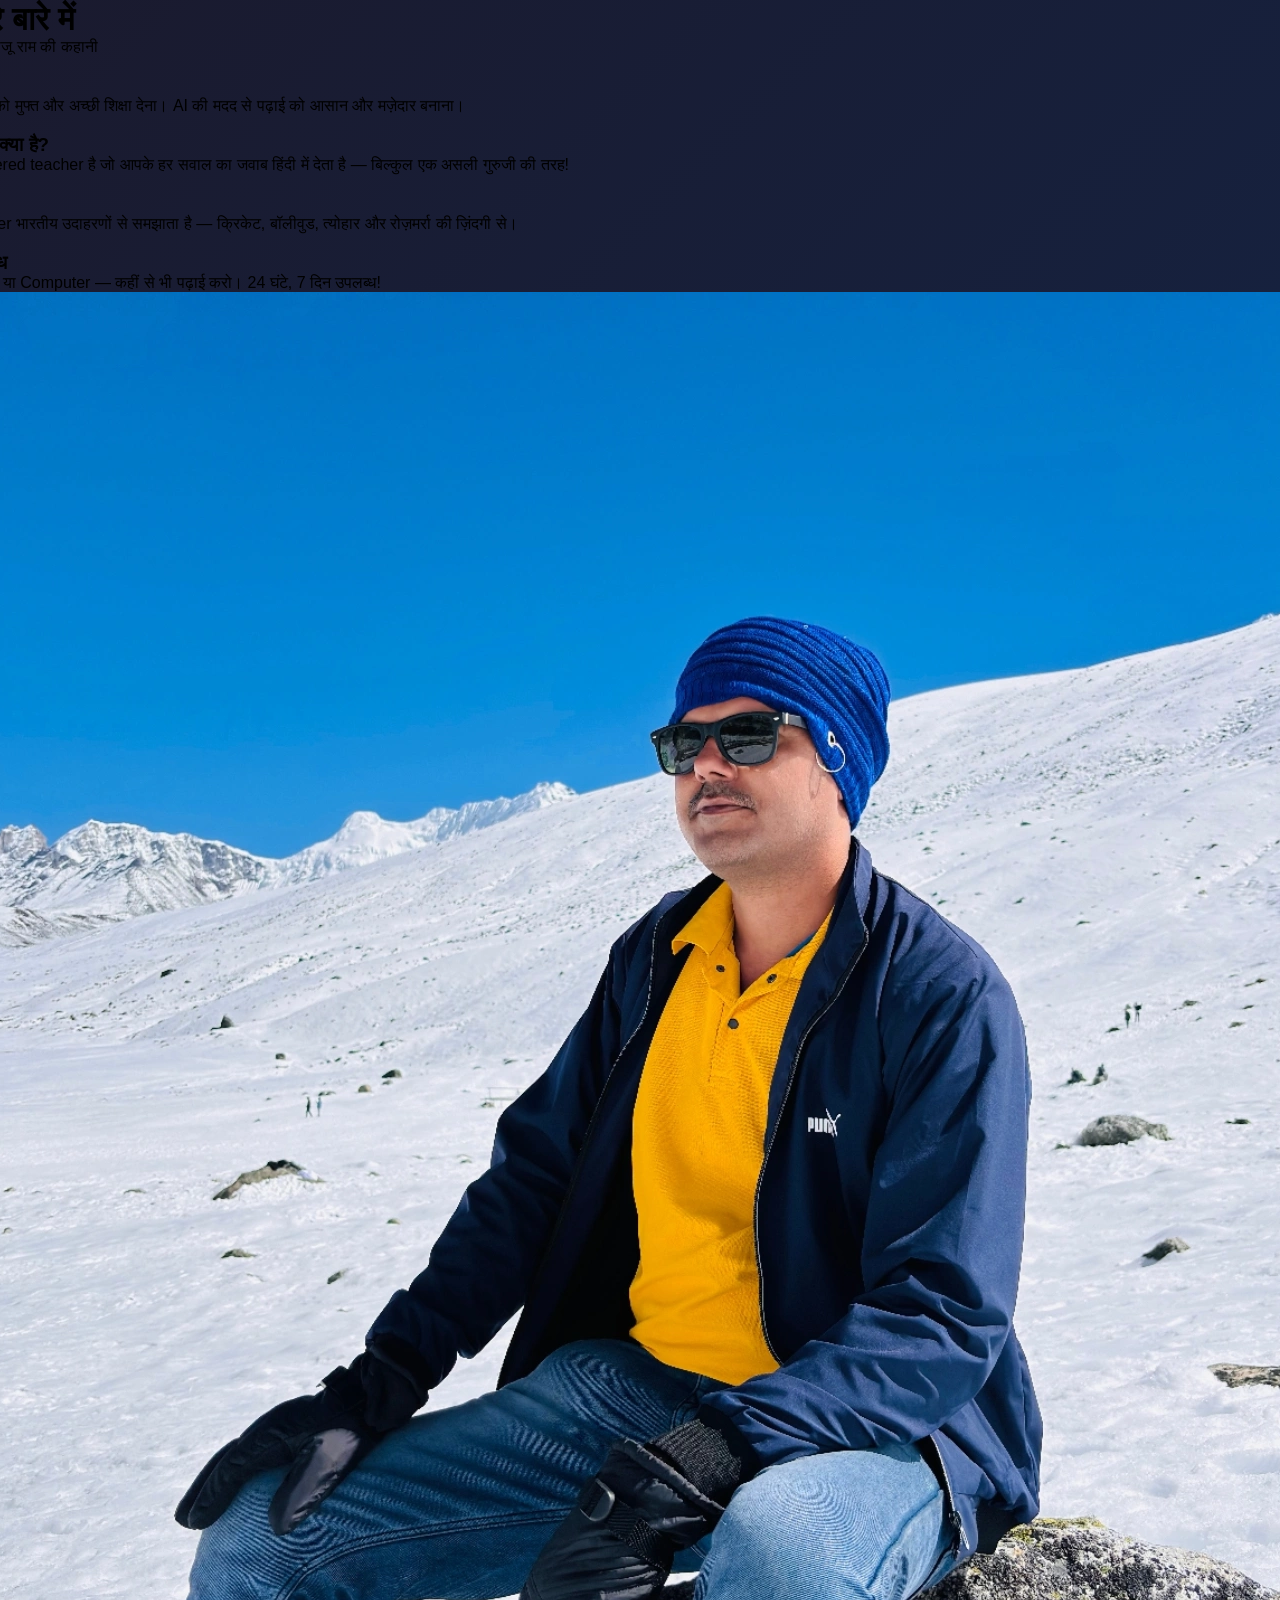
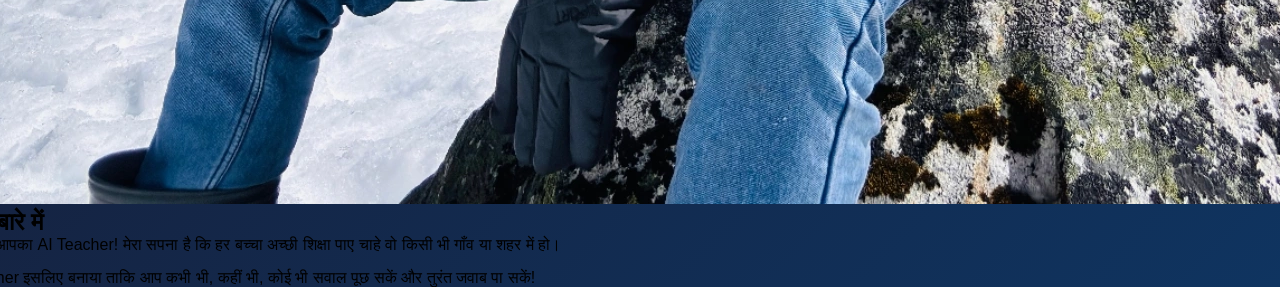
==== about.html @ a301e674 "Create about.html" ====
<!DOCTYPE html>
<html lang="hi">
<head>
  <meta charset="UTF-8">
  <meta name="viewport" content="width=device-width, initial-scale=1.0">
  <title>About Us - AI Teacher</title>
  <link rel="stylesheet" href="style.css">
  <link rel="stylesheet" href="pages.css">
</head>
<body>
  <nav>
    <div class="logo">🧑‍🏫 राजू राम</div>
    <ul>
      <li><a href="index.html">Home</a></li>
      <li><a href="courses.html">Courses</a></li>
      <li><a href="quiz.html">Quiz</a></li>
      <li><a href="leaderboard.html">Leaderboard</a></li>
      <li><a href="about.html">About</a></li>
      <li><a href="contact.html">Contact</a></li>
      <li><a href="login.html" class="login-btn">Login</a></li>
    </ul>
  </nav>

  <div class="page-container">
    <div class="page-header">
      <h1>🙏 हमारे बारे में</h1>
      <p>AI Teacher - राजू राम की कहानी</p>
    </div>

    <div class="cards-grid">
      <div class="card">
        <div class="card-icon">🎯</div>
        <h3>हमारा लक्ष्य</h3>
        <p>हर भारतीय बच्चे को मुफ्त और अच्छी शिक्षा देना। AI की मदद से पढ़ाई को आसान और मज़ेदार बनाना।</p>
      </div>

      <div class="card">
        <div class="card-icon">🤖</div>
        <h3>AI Teacher क्या है?</h3>
        <p>यह एक AI powered teacher है जो आपके हर सवाल का जवाब हिंदी में देता है — बिल्कुल एक असली गुरुजी की तरह!</p>
      </div>

      <div class="card">
        <div class="card-icon">🇮🇳</div>
        <h3>भारतीय अंदाज़</h3>
        <p>हमारा AI Teacher भारतीय उदाहरणों से समझाता है — क्रिकेट, बॉलीवुड, त्योहार और रोज़मर्रा की ज़िंदगी से।</p>
      </div>

      <div class="card">
        <div class="card-icon">📱</div>
        <h3>हर जगह उपलब्ध</h3>
        <p>Mobile, Tablet या Computer — कहीं से भी पढ़ाई करो। 24 घंटे, 7 दिन उपलब्ध!</p>
      </div>
    </div>

    <div class="about-teacher">
      <img src="photo.jpg" alt="Raju Ram" />
      <div>
        <h2>राजू राम के बारे में</h2>
        <p>मैं राजू राम हूं — आपका AI Teacher! मेरा सपना है कि हर बच्चा अच्छी शिक्षा पाए चाहे वो किसी भी गाँव या शहर में हो।</p>
        <p style="margin-top:15px">मैंने यह AI Teacher इसलिए बनाया ताकि आप कभी भी, कहीं भी, कोई भी सवाल पूछ सकें और तुरंत जवाब पा सकें!</p>
      </div>
    </div>
  </div>

  <footer class="page-footer">
    <p>© 2025 AI Teacher - राजू राम। सर्वाधिकार सुरक्षित।</p>
  </footer>
</body>
</html>
---- style.css ----
* {
  margin: 0;
  padding: 0;
  box-sizing: border-box;
}

body {
  font-family: 'Arial', sans-serif;
  background: linear-gradient(135deg, #1a1a2e, #16213e, #0f3460);
  min-height: 100vh;
  display: flex;
  justify-content: center;
  align-items: center;
}

.container {
  background: white;
  border-radius: 120px;
  padding: 40px;
  width: 90%;
  max-width: 650px;
  box-shadow: 0 20px 60px rgba(0,0,0,0.3);
  text-align: center;
}

.teacher-box .avatar img {
  width: 180px;
  height: 180px;
  border-radius: 50%;
  object-fit: cover;
  border: 4px solid #e94560;
  animation: bounce 2s infinite;
  box-shadow: 0 8px 25px rgba(233, 69, 96, 0.4);
}

.teacher-box h1 {
  font-size: 32px;
  color: #1a1a2e;
  margin: 10px 0 5px;
}

.subtitle {
  color: #888;
  font-size: 15px;
  margin-bottom: 25px;
}

.input-box {
  display: flex;
  gap: 10px;
  margin-bottom: 25px;
}

.input-box input {
  flex: 1;
  padding: 14px 18px;
  border: 2px solid #ddd;
  border-radius: 30px;
  font-size: 15px;
  outline: none;
  transition: border 0.3s;
}

.input-box input:focus {
  border-color: #e94560;
}

.input-box button {
  background: #e94560;
  color: white;
  border: none;
  padding: 14px 24px;
  border-radius: 30px;
  font-size: 15px;
  cursor: pointer;
  transition: background 0.3s;
}

.input-box button:hover {
  background: #c73652;
}

.answer-box {
  background: #f4f4f4;
  border-radius: 15px;
  padding: 20px;
  min-height: 120px;
  text-align: left;
  margin-bottom: 20px;
  border-left: 5px solid #e94560;
}

#answerText {
  font-size: 16px;
  color: #333;
  line-height: 1.7;
}

.controls {
  display: flex;
  gap: 15px;
  justify-content: center;
}

.controls button {
  padding: 12px 25px;
  border: none;
  border-radius: 30px;
  font-size: 15px;
  cursor: pointer;
  transition: all 0.3s;
}

#speakBtn {
  background: #1a1a2e;
  color: white;
}

#speakBtn:hover:not(:disabled) {
  background: #0f3460;
}

#stopBtn {
  background: #e94560;
  color: white;
}

#stopBtn:hover:not(:disabled) {
  background: #c73652;
}

button:disabled {
  opacity: 0.4;
  cursor: not-allowed;
}

@keyframes bounce {
  0%, 100% { transform: translateY(0); }
  50% { transform: translateY(-10px); }
}
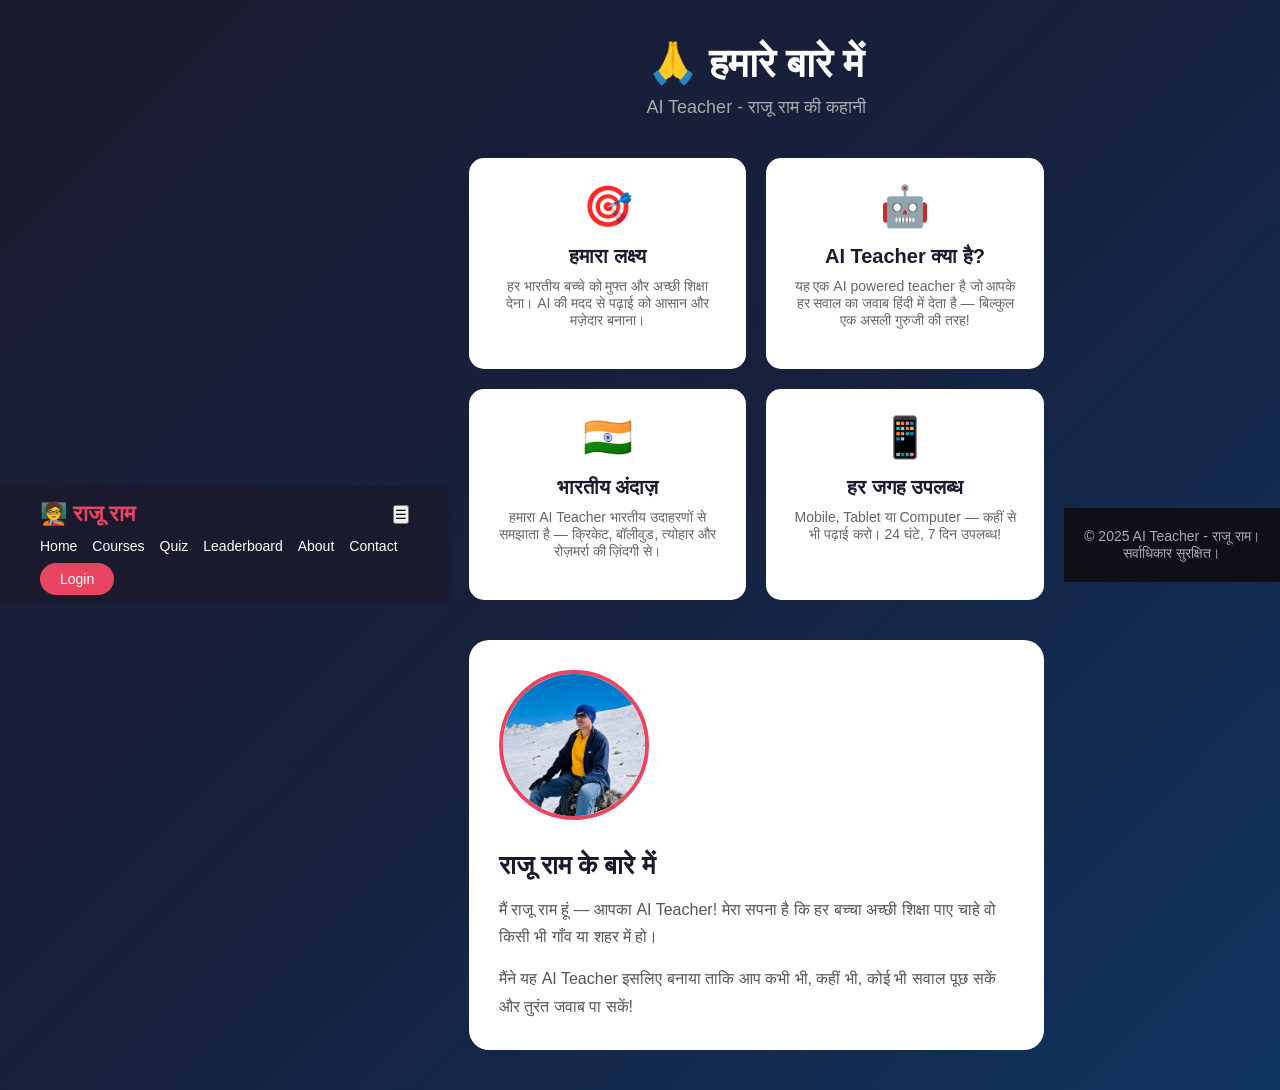
==== commit 94dcd572: "Update about.html" ====
--- a/about.html
+++ b/about.html
@@ -10,6 +10,7 @@
 <body>
   <nav>
     <div class="logo">🧑‍🏫 राजू राम</div>
+    <button class="nav-toggle" onclick="toggleMenu()">☰</button>
     <ul>
       <li><a href="index.html">Home</a></li>
       <li><a href="courses.html">Courses</a></li>
--- a/style.css
+++ b/style.css
@@ -138,3 +138,105 @@
   0%, 100% { transform: translateY(0); }
   50% { transform: translateY(-10px); }
 }
+/* Search Section */
+.search-section {
+  margin-top: 25px;
+  border-top: 2px solid #f0f0f0;
+  padding-top: 20px;
+}
+
+.search-section h3 {
+  color: #1a1a2e;
+  font-size: 18px;
+  margin-bottom: 12px;
+}
+
+.search-input-box {
+  display: flex;
+  gap: 10px;
+  margin-bottom: 15px;
+}
+
+.search-input-box input {
+  flex: 1;
+  padding: 12px 18px;
+  border: 2px solid #ddd;
+  border-radius: 30px;
+  font-size: 15px;
+  outline: none;
+  transition: border 0.3s;
+}
+
+.search-input-box input:focus {
+  border-color: #4285f4;
+}
+
+.search-input-box button {
+  background: #4285f4;
+  color: white;
+  border: none;
+  padding: 12px 22px;
+  border-radius: 30px;
+  font-size: 15px;
+  cursor: pointer;
+  transition: background 0.3s;
+  white-space: nowrap;
+}
+
+.search-input-box button:hover {
+  background: #2b6fd4;
+}
+
+/* Search Results */
+.search-results-box {
+  background: #f9f9f9;
+  border-radius: 15px;
+  padding: 15px;
+  max-height: 400px;
+  overflow-y: auto;
+}
+
+.search-result-item {
+  background: white;
+  border-radius: 10px;
+  padding: 15px;
+  margin-bottom: 12px;
+  border-left: 4px solid #4285f4;
+  cursor: pointer;
+  transition: all 0.3s;
+}
+
+.search-result-item:hover {
+  transform: translateX(3px);
+  box-shadow: 0 3px 15px rgba(0,0,0,0.1);
+}
+
+.search-result-item h4 {
+  color: #1a0dab;
+  font-size: 15px;
+  margin-bottom: 5px;
+}
+
+.search-result-item p {
+  color: #555;
+  font-size: 13px;
+  line-height: 1.5;
+}
+
+.search-result-item a {
+  color: #006621;
+  font-size: 12px;
+  text-decoration: none;
+}
+
+.search-loading {
+  text-align: center;
+  padding: 20px;
+  color: #888;
+}
+
+.search-no-results {
+  text-align: center;
+  padding: 20px;
+  color: #888;
+}
--- a/pages.css
+++ b/pages.css
@@ -0,0 +1,883 @@
+/* Navigation */
+nav {
+  display: flex;
+  justify-content: space-between;
+  align-items: center;
+  background: #1a1a2e;
+  padding: 15px 40px;
+  position: sticky;
+  top: 0;
+  z-index: 100;
+  flex-wrap: wrap;
+  gap: 10px;
+}
+
+.logo {
+  color: #e94560;
+  font-size: 22px;
+  font-weight: bold;
+}
+
+nav ul {
+  list-style: none;
+  display: flex;
+  gap: 15px;
+  flex-wrap: wrap;
+}
+
+/* Mobile Menu */
+@media (max-width: 768px) {
+  nav {
+    flex-wrap: wrap;
+    padding: 10px 15px;
+  }
+
+  .nav-toggle {
+    display: block !important;
+    background: #e94560;
+    color: white;
+    border: none;
+    padding: 8px 15px;
+    border-radius: 10px;
+    cursor: pointer;
+    font-size: 20px;
+  }
+
+  nav ul {
+    display: none;
+    flex-direction: column;
+    width: 100%;
+    background: #1a1a2e;
+    border-radius: 10px;
+    padding: 10px;
+    margin-top: 10px;
+    gap: 5px;
+  }
+
+  nav ul.active {
+    display: flex !important;
+  }
+
+  nav ul li a {
+    display: block;
+    padding: 10px 15px;
+    border-radius: 8px;
+    font-size: 16px;
+  }
+
+  nav ul li a:hover {
+    background: rgba(233, 69, 96, 0.2);
+  }
+}
+
+nav ul a {
+  color: white;
+  text-decoration: none;
+  font-size: 14px;
+  transition: color 0.3s;
+  cursor: pointer;
+}
+
+nav ul a:hover { color: #e94560; }
+
+.login-btn {
+  background: #e94560 !important;
+  padding: 8px 20px !important;
+  border-radius: 20px !important;
+  color: white !important;
+}
+
+/* Page Container */
+.page-container {
+  max-width: 1000px;
+  margin: 0 auto;
+  padding: 40px 20px;
+  min-height: 80vh;
+}
+
+/* Page Header */
+.page-header {
+  text-align: center;
+  margin-bottom: 40px;
+  color: white;
+}
+
+.page-header h1 {
+  font-size: 40px;
+  margin-bottom: 10px;
+}
+
+.page-header p {
+  font-size: 18px;
+  color: #aaa;
+}
+
+/* Cards Grid */
+.cards-grid {
+  display: grid;
+  grid-template-columns: repeat(auto-fit, minmax(250px, 1fr));
+  gap: 20px;
+  margin-bottom: 40px;
+}
+
+.card, .course-card {
+  background: white;
+  border-radius: 15px;
+  padding: 25px;
+  text-align: center;
+  cursor: pointer;
+  transition: transform 0.3s, box-shadow 0.3s;
+}
+
+.card:hover, .course-card:hover {
+  transform: translateY(-5px);
+  box-shadow: 0 15px 40px rgba(0,0,0,0.3);
+}
+
+.card-icon {
+  font-size: 40px;
+  margin-bottom: 15px;
+}
+
+.card h3, .course-card h3 {
+  font-size: 20px;
+  color: #1a1a2e;
+  margin-bottom: 10px;
+}
+
+.card p, .course-card p {
+  color: #666;
+  font-size: 14px;
+  margin-bottom: 15px;
+}
+
+.level {
+  font-size: 13px;
+  font-weight: bold;
+}
+
+/* About Teacher */
+.about-teacher {
+  background: white;
+  border-radius: 20px;
+  padding: 30px;
+  display: flex;
+  gap: 30px;
+  align-items: center;
+  flex-wrap: wrap;
+}
+
+.about-teacher img {
+  width: 150px;
+  height: 150px;
+  border-radius: 50%;
+  object-fit: cover;
+  border: 4px solid #e94560;
+}
+
+.about-teacher h2 {
+  font-size: 26px;
+  color: #1a1a2e;
+  margin-bottom: 15px;
+}
+
+.about-teacher p { color: #555; line-height: 1.7; }
+
+/* Contact */
+.contact-grid {
+  display: grid;
+  grid-template-columns: 1fr 1fr;
+  gap: 30px;
+  flex-wrap: wrap;
+}
+
+@media (max-width: 768px) {
+  .contact-grid { grid-template-columns: 1fr; }
+}
+
+.contact-info {
+  display: flex;
+  flex-direction: column;
+  gap: 20px;
+}
+
+.contact-item {
+  background: white;
+  border-radius: 15px;
+  padding: 20px;
+  display: flex;
+  align-items: center;
+  gap: 15px;
+}
+
+.contact-item span { font-size: 30px; }
+.contact-item h3 { color: #1a1a2e; margin-bottom: 5px; }
+.contact-item p { color: #666; }
+
+.contact-form {
+  background: white;
+  border-radius: 15px;
+  padding: 30px;
+  display: flex;
+  flex-direction: column;
+  gap: 15px;
+}
+
+.contact-form h2 { color: #1a1a2e; margin-bottom: 10px; }
+
+.contact-form input,
+.contact-form textarea {
+  padding: 12px 18px;
+  border: 2px solid #ddd;
+  border-radius: 10px;
+  font-size: 15px;
+  outline: none;
+  transition: border 0.3s;
+  font-family: Arial, sans-serif;
+}
+
+.contact-form input:focus,
+.contact-form textarea:focus { border-color: #e94560; }
+
+.contact-form button {
+  background: #e94560;
+  color: white;
+  border: none;
+  padding: 14px;
+  border-radius: 10px;
+  font-size: 16px;
+  cursor: pointer;
+  transition: background 0.3s;
+}
+
+.contact-form button:hover { background: #c73652; }
+
+/* Quiz */
+.quiz-box {
+  background: white;
+  border-radius: 20px;
+  padding: 40px;
+  max-width: 700px;
+  margin: 0 auto;
+}
+
+.quiz-topics {
+  display: grid;
+  grid-template-columns: 1fr 1fr;
+  gap: 15px;
+  margin-top: 20px;
+}
+
+.quiz-topics button {
+  background: #1a1a2e;
+  color: white;
+  border: none;
+  padding: 20px;
+  border-radius: 15px;
+  font-size: 16px;
+  cursor: pointer;
+  transition: background 0.3s;
+}
+
+.quiz-topics button:hover { background: #e94560; }
+
+.quiz-progress {
+  display: flex;
+  justify-content: space-between;
+  margin-bottom: 20px;
+  font-weight: bold;
+  color: #1a1a2e;
+}
+
+.question-box {
+  background: #f4f4f4;
+  border-radius: 15px;
+  padding: 25px;
+  margin-bottom: 20px;
+  border-left: 5px solid #e94560;
+}
+
+.question-box h2 { color: #1a1a2e; font-size: 20px; }
+
+.options-grid {
+  display: grid;
+  grid-template-columns: 1fr 1fr;
+  gap: 10px;
+  margin-bottom: 15px;
+}
+
+.options-grid button {
+  background: #1a1a2e;
+  color: white;
+  border: none;
+  padding: 15px;
+  border-radius: 10px;
+  font-size: 15px;
+  cursor: pointer;
+  transition: background 0.3s;
+}
+
+.options-grid button:hover:not(:disabled) { background: #0f3460; }
+
+.result-box { text-align: center; }
+.result-box h2 { font-size: 30px; color: #1a1a2e; margin-bottom: 20px; }
+
+.final-score {
+  font-size: 60px;
+  font-weight: bold;
+  color: #e94560;
+  margin-bottom: 15px;
+}
+
+.result-box p { color: #555; font-size: 18px; margin-bottom: 20px; }
+
+.result-box button {
+  background: #e94560;
+  color: white;
+  border: none;
+  padding: 15px 30px;
+  border-radius: 30px;
+  font-size: 16px;
+  cursor: pointer;
+}
+
+/* Login */
+.auth-box {
+  background: white;
+  border-radius: 20px;
+  padding: 40px;
+  max-width: 400px;
+  margin: 0 auto;
+  display: flex;
+  flex-direction: column;
+  gap: 15px;
+}
+
+.auth-header {
+  text-align: center;
+  margin-bottom: 20px;
+}
+
+.auth-header img {
+  width: 80px;
+  height: 80px;
+  border-radius: 50%;
+  object-fit: cover;
+  border: 3px solid #e94560;
+  margin-bottom: 15px;
+}
+
+.auth-header h2 { color: #1a1a2e; margin-bottom: 5px; }
+.auth-header p { color: #888; }
+
+.auth-box input {
+  padding: 14px 18px;
+  border: 2px solid #ddd;
+  border-radius: 30px;
+  font-size: 15px;
+  outline: none;
+  transition: border 0.3s;
+  width: 100%;
+  box-sizing: border-box;
+}
+
+.auth-box input:focus { border-color: #e94560; }
+
+.auth-box button {
+  background: #e94560;
+  color: white;
+  border: none;
+  padding: 14px;
+  border-radius: 30px;
+  font-size: 16px;
+  cursor: pointer;
+  width: 100%;
+  transition: background 0.3s;
+}
+
+.auth-box button:hover { background: #c73652; }
+
+.switch-auth {
+  text-align: center;
+  color: #888;
+  font-size: 14px;
+}
+
+.switch-auth a {
+  color: #e94560;
+  cursor: pointer;
+  font-weight: bold;
+}
+
+/* Leaderboard */
+.leaderboard-box {
+  max-width: 700px;
+  margin: 0 auto;
+}
+
+.top-three {
+  display: flex;
+  justify-content: center;
+  align-items: flex-end;
+  gap: 20px;
+  margin-bottom: 30px;
+}
+
+.top-card {
+  background: white;
+  border-radius: 15px;
+  padding: 20px;
+  text-align: center;
+  flex: 1;
+}
+
+.top-card.first {
+  transform: scale(1.1);
+  border: 3px solid gold;
+}
+
+.top-card.second { border: 3px solid silver; }
+.top-card.third { border: 3px solid #cd7f32; }
+
+.rank { font-size: 30px; margin-bottom: 10px; }
+.avatar-lb { font-size: 40px; margin-bottom: 10px; }
+.top-card h3 { color: #1a1a2e; font-size: 16px; margin-bottom: 5px; }
+.top-card p { color: #e94560; font-weight: bold; }
+
+.leaderboard-table {
+  width: 100%;
+  border-collapse: collapse;
+  background: white;
+  border-radius: 15px;
+  overflow: hidden;
+}
+
+.leaderboard-table th {
+  background: #1a1a2e;
+  color: white;
+  padding: 15px;
+  text-align: left;
+}
+
+.leaderboard-table td {
+  padding: 15px;
+  border-bottom: 1px solid #eee;
+  color: #333;
+}
+
+.leaderboard-table tr:hover { background: #f9f9f9; }
+
+/* Footer */
+.page-footer {
+  text-align: center;
+  padding: 20px;
+  background: #0f0f1a;
+  color: #aaa;
+  font-size: 14px;
+  }
+/* ===== MOBILE RESPONSIVE ===== */
+@media (max-width: 768px) {
+
+  /* Navigation */
+  nav {
+    padding: 10px 15px;
+    flex-direction: column;
+    align-items: flex-start;
+  }
+
+  nav ul {
+    flex-direction: column;
+    gap: 8px;
+    width: 100%;
+    display: none;
+  }
+
+  nav ul.active {
+    display: flex;
+  }
+
+  .nav-toggle {
+    display: block;
+    background: #e94560;
+    color: white;
+    border: none;
+    padding: 8px 15px;
+    border-radius: 10px;
+    cursor: pointer;
+    font-size: 18px;
+    align-self: flex-end;
+    margin-top: -35px;
+  }
+
+  /* Container */
+  .container {
+    border-radius: 20px;
+    padding: 20px;
+    margin: 10px;
+    width: auto;
+  }
+
+  /* Teacher Box */
+  .teacher-box .avatar img {
+    width: 120px;
+    height: 120px;
+  }
+
+  .teacher-box h1 {
+    font-size: 22px;
+  }
+
+  .subtitle {
+    font-size: 13px;
+  }
+
+  /* Input Box */
+  .input-box {
+    flex-direction: column;
+    gap: 10px;
+  }
+
+  .input-box input {
+    width: 100%;
+    box-sizing: border-box;
+  }
+
+  .input-box button {
+    width: 100%;
+  }
+
+  /* Controls */
+  .controls {
+    flex-direction: column;
+    gap: 10px;
+  }
+
+  .controls button {
+    width: 100%;
+  }
+
+  /* Cards Grid */
+  .cards-grid {
+    grid-template-columns: 1fr;
+  }
+
+  /* Quiz */
+  .quiz-topics {
+    grid-template-columns: 1fr;
+  }
+
+  .options-grid {
+    grid-template-columns: 1fr;
+  }
+
+  .quiz-box {
+    padding: 20px;
+  }
+
+  /* Leaderboard */
+  .top-three {
+    flex-direction: column;
+    align-items: center;
+  }
+
+  .top-card.first {
+    transform: scale(1);
+    order: -1;
+  }
+
+  .leaderboard-table th,
+  .leaderboard-table td {
+    padding: 10px 8px;
+    font-size: 13px;
+  }
+
+  /* About */
+  .about-teacher {
+    flex-direction: column;
+    text-align: center;
+  }
+
+  /* Contact */
+  .contact-grid {
+    grid-template-columns: 1fr;
+  }
+
+  /* Auth Box */
+  .auth-box {
+    padding: 25px 15px;
+    margin: 10px;
+  }
+
+  /* Page Header */
+  .page-header h1 {
+    font-size: 28px;
+  }
+
+  /* Footer */
+  .page-footer {
+    font-size: 12px;
+    padding: 15px;
+  }
+}
+/* ===== Courses New Design ===== */
+.course-header {
+  display: flex;
+  align-items: center;
+  gap: 15px;
+  margin-bottom: 25px;
+  flex-wrap: wrap;
+}
+
+.course-header button {
+  background: #e94560;
+  color: white;
+  border: none;
+  padding: 10px 20px;
+  border-radius: 20px;
+  cursor: pointer;
+  font-size: 15px;
+  white-space: nowrap;
+}
+
+.course-header h1 {
+  color: white;
+  font-size: 28px;
+}
+
+/* Topic Actions */
+.topic-actions {
+  display: flex;
+  gap: 10px;
+  margin-bottom: 25px;
+}
+
+.topic-actions input {
+  flex: 1;
+  padding: 12px 18px;
+  border: 2px solid #e94560;
+  border-radius: 30px;
+  font-size: 15px;
+  outline: none;
+  background: rgba(255,255,255,0.1);
+  color: white;
+}
+
+.topic-actions input::placeholder { color: #aaa; }
+
+.topic-actions button {
+  background: #e94560;
+  color: white;
+  border: none;
+  padding: 12px 24px;
+  border-radius: 30px;
+  font-size: 15px;
+  cursor: pointer;
+  white-space: nowrap;
+}
+
+/* Topics Grid */
+.topics-grid {
+  display: flex;
+  flex-direction: column;
+  gap: 12px;
+}
+
+.topic-card {
+  background: white;
+  border-radius: 12px;
+  padding: 18px 20px;
+  display: flex;
+  align-items: center;
+  gap: 15px;
+  cursor: pointer;
+  transition: all 0.3s;
+  border-left: 5px solid #e94560;
+}
+
+.topic-card:hover {
+  transform: translateX(5px);
+  box-shadow: 0 5px 20px rgba(0,0,0,0.3);
+}
+
+.topic-num {
+  background: #e94560;
+  color: white;
+  width: 30px;
+  height: 30px;
+  border-radius: 50%;
+  display: flex;
+  align-items: center;
+  justify-content: center;
+  font-size: 14px;
+  font-weight: bold;
+  flex-shrink: 0;
+}
+
+.topic-name {
+  flex: 1;
+  color: #1a1a2e;
+  font-size: 16px;
+  font-weight: 500;
+}
+
+.delete-btn {
+  background: none;
+  border: none;
+  font-size: 18px;
+  cursor: pointer;
+  opacity: 0.5;
+  transition: opacity 0.3s;
+  padding: 5px;
+}
+
+.delete-btn:hover { opacity: 1; }
+
+/* Topic Content */
+.topic-content-box {
+  background: white;
+  border-radius: 20px;
+  padding: 30px;
+  margin-bottom: 20px;
+  min-height: 200px;
+}
+
+.topic-text {
+  color: #333;
+  font-size: 16px;
+  line-height: 1.8;
+}
+
+/* Loading */
+.loading-box {
+  display: flex;
+  flex-direction: column;
+  align-items: center;
+  justify-content: center;
+  padding: 40px;
+  color: #888;
+  gap: 15px;
+}
+
+.spinner {
+  width: 40px;
+  height: 40px;
+  border: 4px solid #f0f0f0;
+  border-top: 4px solid #e94560;
+  border-radius: 50%;
+  animation: spin 1s linear infinite;
+}
+
+@keyframes spin {
+  to { transform: rotate(360deg); }
+}
+
+/* Audio Controls */
+.topic-audio-controls {
+  display: flex;
+  gap: 10px;
+  margin-bottom: 15px;
+  flex-wrap: wrap;
+}
+
+.topic-audio-controls button {
+  background: #1a1a2e;
+  color: white;
+  border: none;
+  padding: 12px 20px;
+  border-radius: 25px;
+  font-size: 14px;
+  cursor: pointer;
+  transition: background 0.3s;
+}
+
+.topic-audio-controls button:hover { background: #e94560; }
+
+/* Extra Question */
+.extra-question-box {
+  display: flex;
+  gap: 10px;
+  margin-bottom: 20px;
+}
+
+.extra-question-box input {
+  flex: 1;
+  padding: 12px 18px;
+  border: 2px solid #e94560;
+  border-radius: 30px;
+  font-size: 15px;
+  outline: none;
+}
+
+.extra-question-box button {
+  background: #e94560;
+  color: white;
+  border: none;
+  padding: 12px 24px;
+  border-radius: 30px;
+  font-size: 15px;
+  cursor: pointer;
+}
+
+.extra-answer {
+  background: white;
+  border-radius: 15px;
+  padding: 20px;
+  margin-bottom: 15px;
+  border-left: 5px solid #e94560;
+}
+
+.extra-answer strong {
+  display: block;
+  color: #e94560;
+  margin-bottom: 10px;
+  font-size: 15px;
+}
+
+.extra-answer p {
+  color: #333;
+  font-size: 15px;
+  line-height: 1.7;
+}
+
+/* Mobile */
+@media (max-width: 768px) {
+  .course-header h1 { font-size: 20px; }
+  .topic-audio-controls { justify-content: center; }
+  .extra-question-box { flex-direction: column; }
+}
+/* Empty State */
+.empty-state {
+  text-align: center;
+  padding: 40px 20px;
+  color: white;
+  display: flex;
+  flex-direction: column;
+  align-items: center;
+  gap: 15px;
+}
+
+.empty-state h3 {
+  font-size: 22px;
+  color: white;
+}
+
+.empty-state p {
+  color: #aaa;
+  font-size: 15px;
+}
+
+.empty-state button {
+  background: #e94560;
+  color: white;
+  border: none;
+  padding: 12px 25px;
+  border-radius: 30px;
+  font-size: 15px;
+  cursor: pointer;
+  transition: background 0.3s;
+  margin-top: 10px;
+}
+
+.empty-state button:hover {
+  background: #c73652;
+}
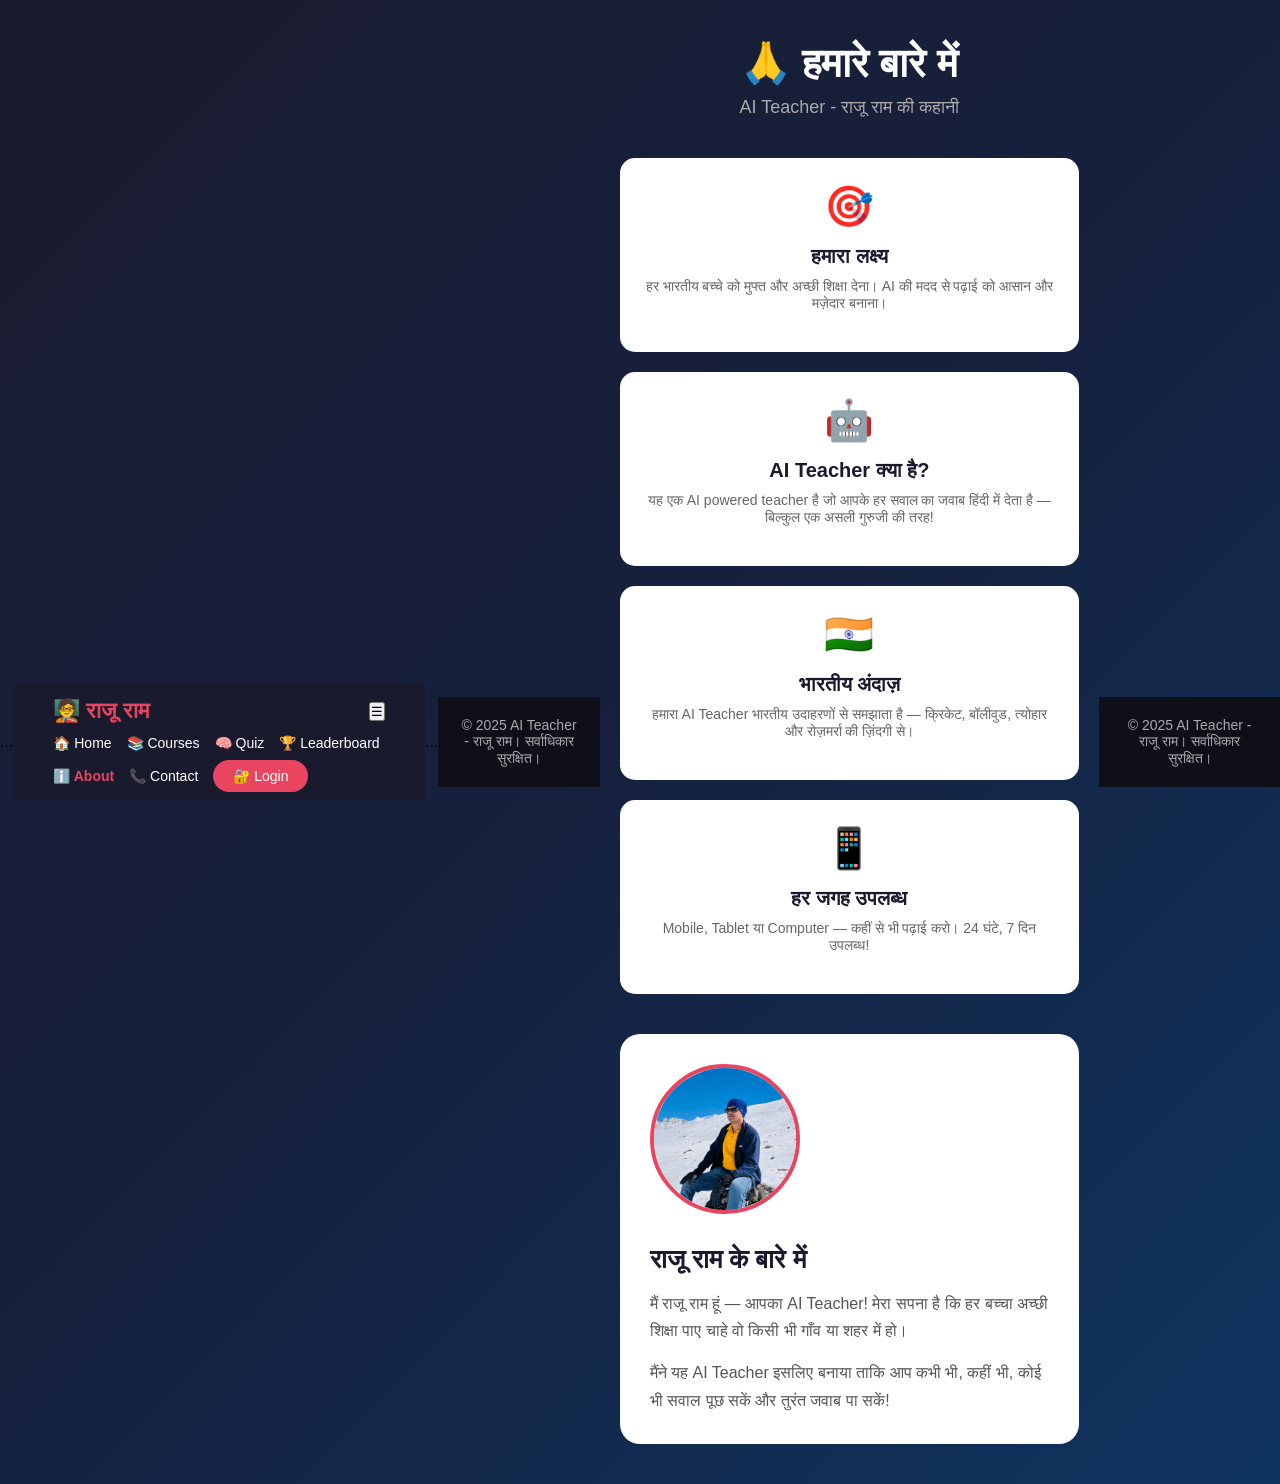
==== commit cb167b72: "Update about.html" ====
--- a/about.html
+++ b/about.html
@@ -8,19 +8,27 @@
   <link rel="stylesheet" href="pages.css">
 </head>
 <body>
-  <nav>
-    <div class="logo">🧑‍🏫 राजू राम</div>
-    <button class="nav-toggle" onclick="toggleMenu()">☰</button>
-    <ul>
-      <li><a href="index.html">Home</a></li>
-      <li><a href="courses.html">Courses</a></li>
-      <li><a href="quiz.html">Quiz</a></li>
-      <li><a href="leaderboard.html">Leaderboard</a></li>
-      <li><a href="about.html">About</a></li>
-      <li><a href="contact.html">Contact</a></li>
-      <li><a href="login.html" class="login-btn">Login</a></li>
-    </ul>
-  </nav>
+<head>
+  ...
+  <link rel="stylesheet" href="style.css">
+  <link rel="stylesheet" href="pages.css">
+</head>
+<body>
+
+  <!-- Nav यहाँ automatically आएगा -->
+  <div id="nav-placeholder"></div>
+
+  <!-- आपका content -->
+  ...
+
+  <!-- Footer यहाँ automatically आएगा -->
+  <div id="footer-placeholder"></div>
+
+  <!-- Common JS -->
+  <script src="common.js"></script>
+  <!-- Page का अपना JS -->
+  <script src="script.js"></script>
+</body>
 
   <div class="page-container">
     <div class="page-header">
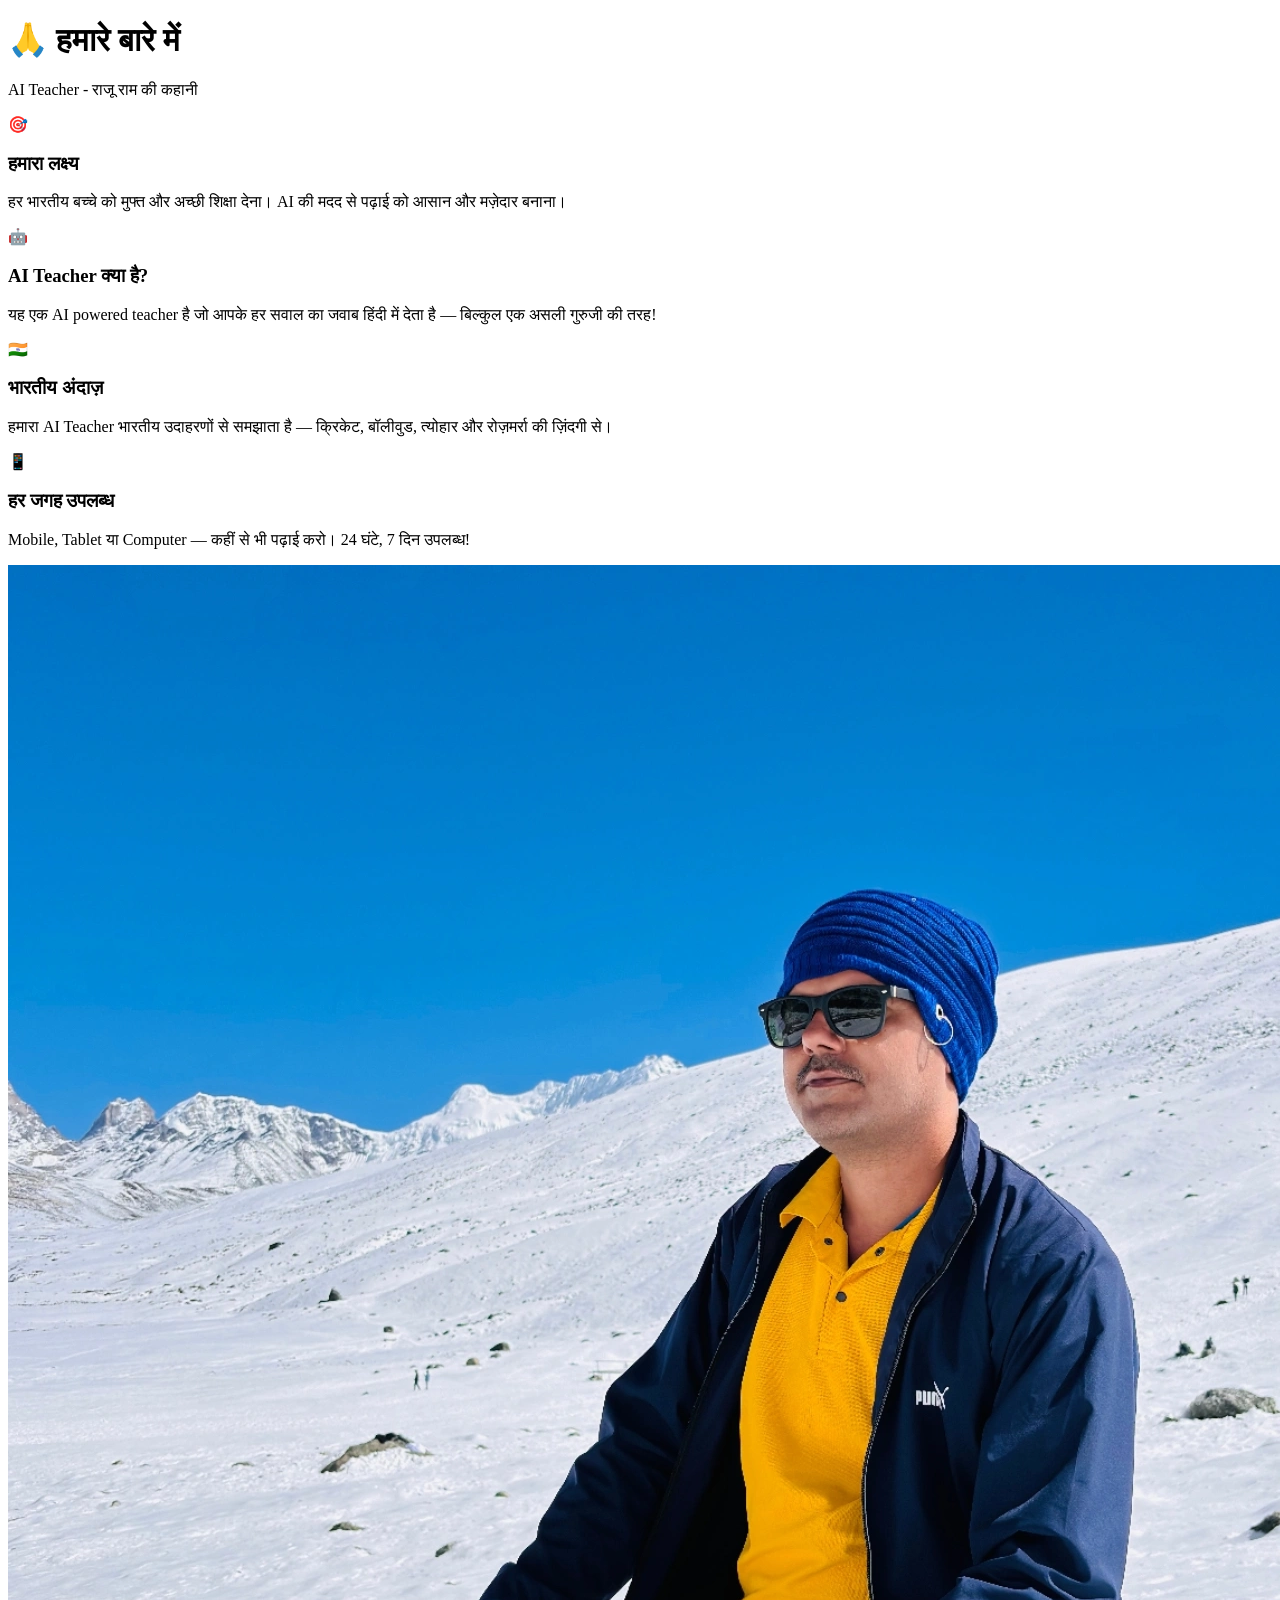
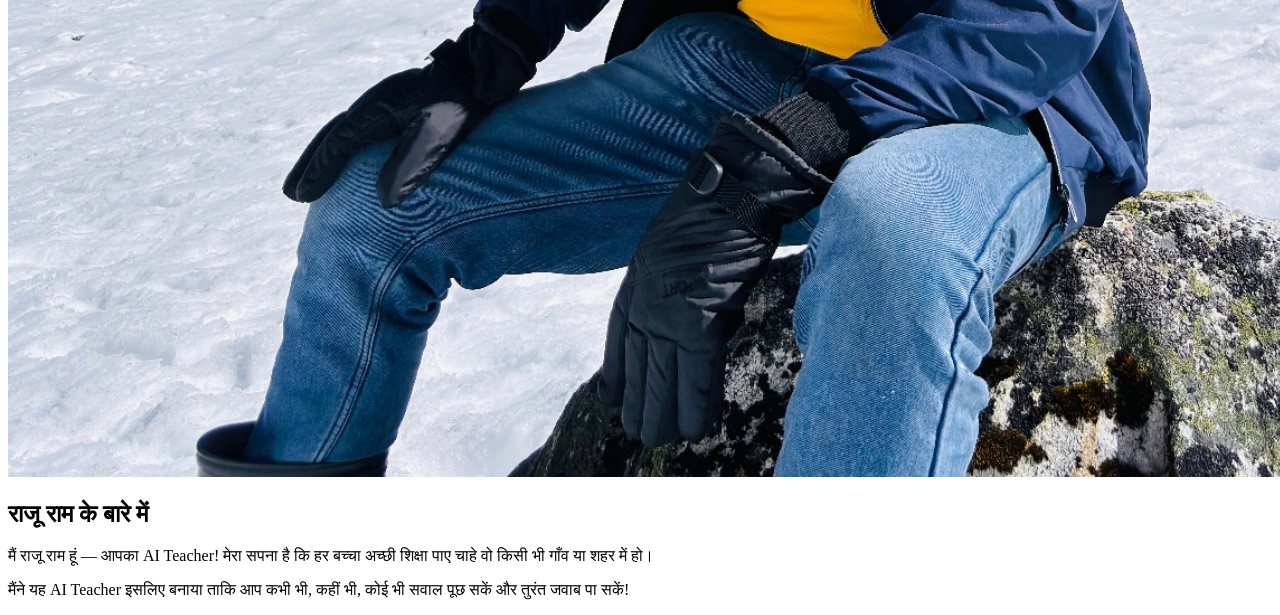
==== commit 79e847a3: "Add files via upload" ====
--- a/about.html
+++ b/about.html
@@ -8,27 +8,8 @@
   <link rel="stylesheet" href="pages.css">
 </head>
 <body>
-<head>
-  ...
-  <link rel="stylesheet" href="style.css">
-  <link rel="stylesheet" href="pages.css">
-</head>
-<body>
 
-  <!-- Nav यहाँ automatically आएगा -->
   <div id="nav-placeholder"></div>
-
-  <!-- आपका content -->
-  ...
-
-  <!-- Footer यहाँ automatically आएगा -->
-  <div id="footer-placeholder"></div>
-
-  <!-- Common JS -->
-  <script src="common.js"></script>
-  <!-- Page का अपना JS -->
-  <script src="script.js"></script>
-</body>
 
   <div class="page-container">
     <div class="page-header">
@@ -67,13 +48,13 @@
       <div>
         <h2>राजू राम के बारे में</h2>
         <p>मैं राजू राम हूं — आपका AI Teacher! मेरा सपना है कि हर बच्चा अच्छी शिक्षा पाए चाहे वो किसी भी गाँव या शहर में हो।</p>
-        <p style="margin-top:15px">मैंने यह AI Teacher इसलिए बनाया ताकि आप कभी भी, कहीं भी, कोई भी सवाल पूछ सकें और तुरंत जवाब पा सकें!</p>
+        <p style="margin-top:14px">मैंने यह AI Teacher इसलिए बनाया ताकि आप कभी भी, कहीं भी, कोई भी सवाल पूछ सकें और तुरंत जवाब पा सकें!</p>
       </div>
     </div>
   </div>
 
-  <footer class="page-footer">
-    <p>© 2025 AI Teacher - राजू राम। सर्वाधिकार सुरक्षित।</p>
-  </footer>
+  <div id="footer-placeholder"></div>
+
+  <script src="nav-footer.js"></script>
 </body>
 </html>
